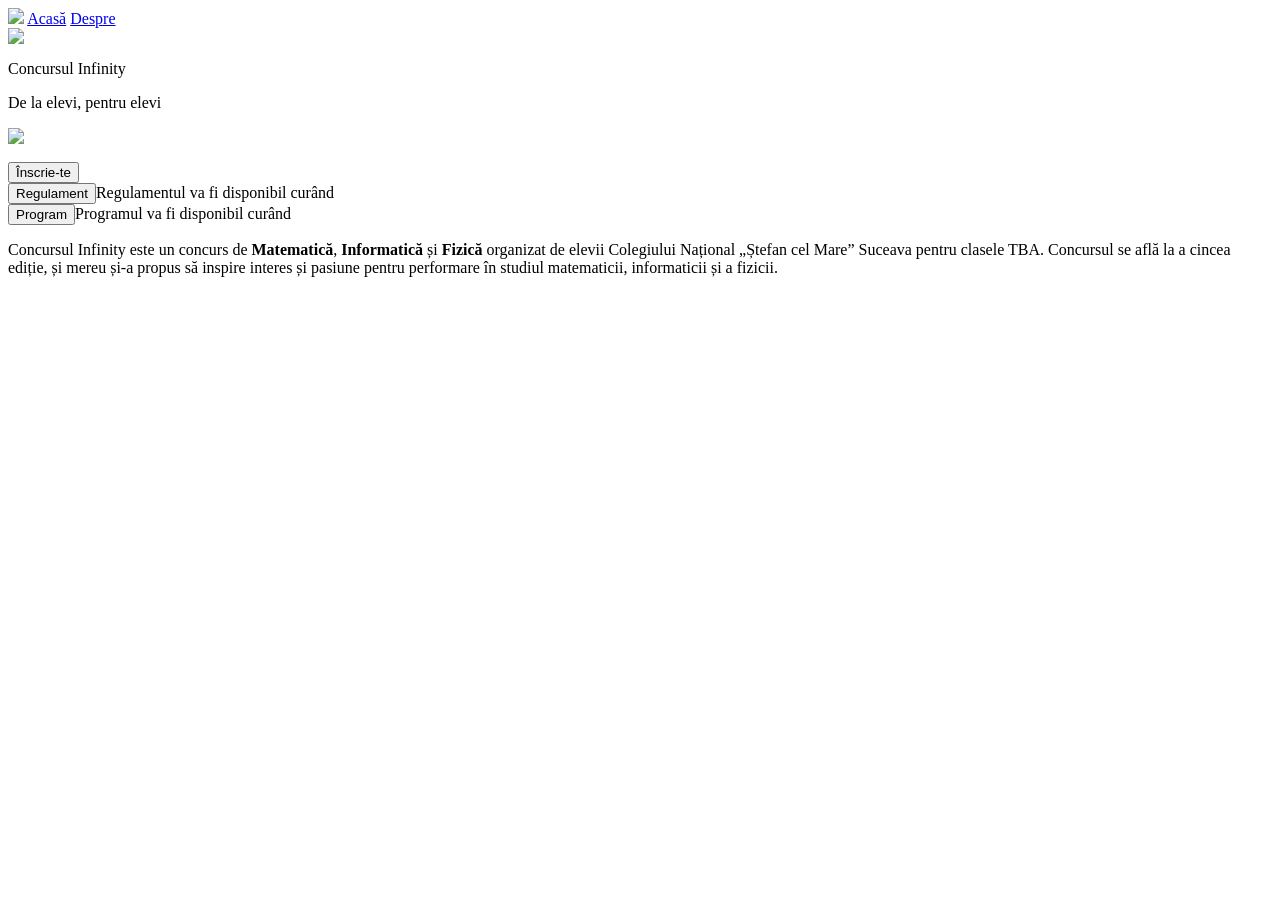
==== index.html @ 3f8c88c3 "Pages" ====
<html>
    <head>
        <title>Acasă - Concursul Infinity</title>
        <link rel="icon" type="image/x-icon" href="/resources/favicon.ico">
        <link rel="stylesheet" href="style.css">
        <meta name="viewport" content="width=device-width, initial-scale=1.0">
    </head>
    <body>
        <div class="navbar">
            <img src="/resources/logo.png">
            <a href="/index.html">Acasă</a>
            <a href="/about.html">Despre</a>
        </div>
        <div class="content">
            <div class="cover-image-container">
                <img src="/resources/fundal.jpeg" class="cover-image">
                <div class="cover-text">
                    <p class="cover-title">Concursul Infinity</p>
                    <p class="cover-subtitle">De la elevi, pentru elevi</p>
                </div>
                <img class="cover-logo" src="/resources/logo.png">
            </div>
            <div class="text-content">
                <br>
                <div class="button-container">
                    <a href="https://forms.gle/JrhpCwVxeLrKybzJ7"><button class="primary-button">Înscrie-te</button></a>
                    <div class="tooltip"><button class="disabled-button">Regulament</button><span class="tooltip-text">Regulamentul va fi disponibil curând</span></div>
                    <div class="tooltip"><button class="disabled-button">Program</button><span class="tooltip-text">Programul va fi disponibil curând</span></div>
                </div>
                <p>Concursul Infinity este un concurs de <b>Matematică</b>, <b>Informatică</b> și <b>Fizică</b> organizat de elevii Colegiului Național „Ștefan cel Mare” Suceava pentru clasele TBA. Concursul se află la a cincea ediție, și mereu și-a propus să inspire interes și pasiune pentru performare în studiul matematicii, informaticii și a fizicii.</p>
            </div>
        </div>
    </body>
</html>
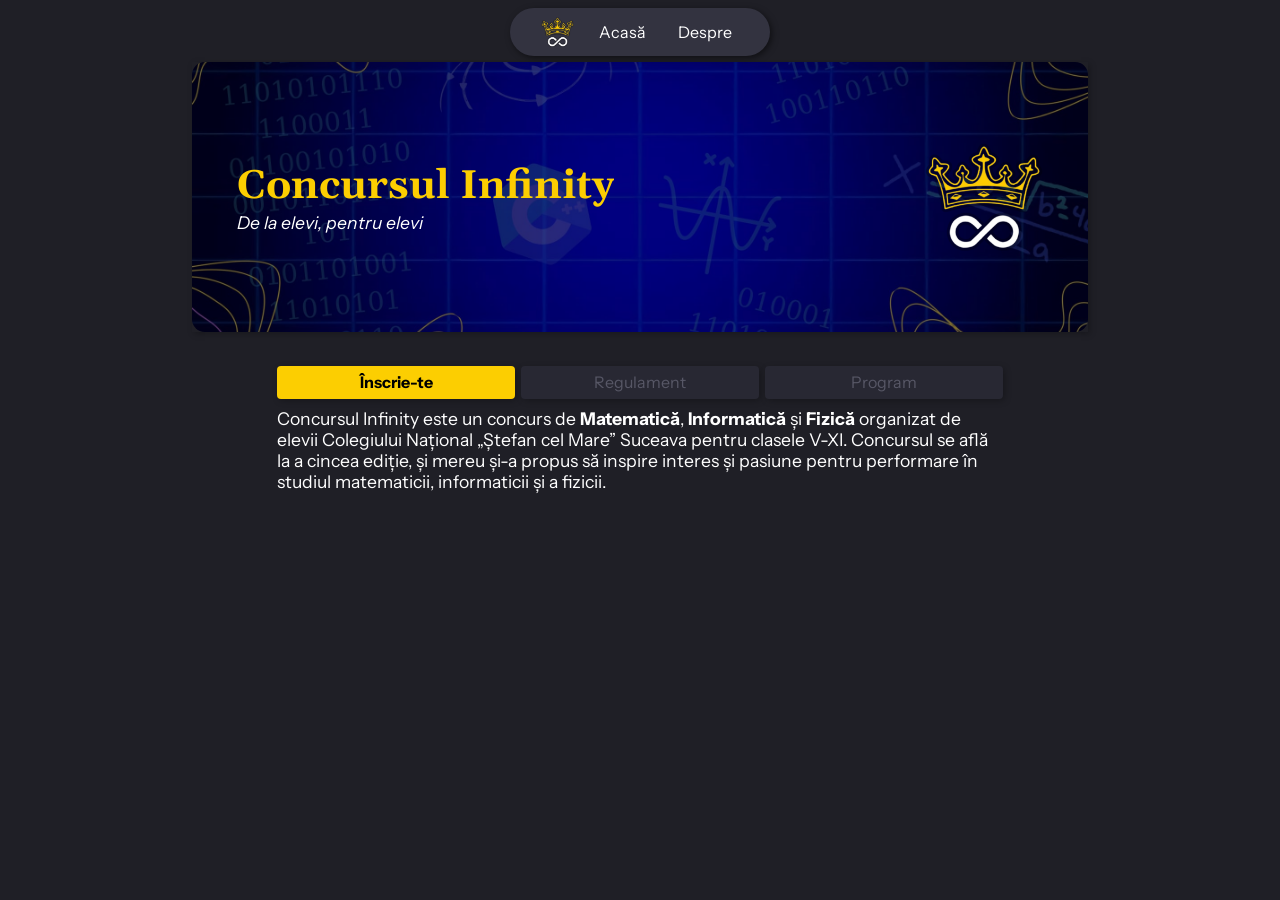
==== commit fb9b245e: "Fix" ====
--- a/index.html
+++ b/index.html
@@ -27,7 +27,7 @@
                     <div class="tooltip"><button class="disabled-button">Regulament</button><span class="tooltip-text">Regulamentul va fi disponibil curând</span></div>
                     <div class="tooltip"><button class="disabled-button">Program</button><span class="tooltip-text">Programul va fi disponibil curând</span></div>
                 </div>
-                <p>Concursul Infinity este un concurs de <b>Matematică</b>, <b>Informatică</b> și <b>Fizică</b> organizat de elevii Colegiului Național „Ștefan cel Mare” Suceava pentru clasele TBA. Concursul se află la a cincea ediție, și mereu și-a propus să inspire interes și pasiune pentru performare în studiul matematicii, informaticii și a fizicii.</p>
+                <p>Concursul Infinity este un concurs de <b>Matematică</b>, <b>Informatică</b> și <b>Fizică</b> organizat de elevii Colegiului Național „Ștefan cel Mare” Suceava pentru clasele V-XI. Concursul se află la a cincea ediție, și mereu și-a propus să inspire interes și pasiune pentru performare în studiul matematicii, informaticii și a fizicii.</p>
             </div>
         </div>
     </body>
--- a/style.css
+++ b/style.css
@@ -0,0 +1,259 @@
+@import url('https://fonts.googleapis.com/css2?family=Gelasio:ital,wght@0,400..700;1,400..700&family=Instrument+Sans:ital,wght@0,400..700;1,400..700&display=swap');
+
+body{
+    background-color: #1F1F26;
+    color: white;
+    font-family: "Instrument Sans", sans-serif;
+    margin: 0;
+}
+
+p{
+    font-size: 1.1rem;
+    margin: 0.5em 0;
+}
+
+h1{
+    margin: 0.5em 0;
+}
+
+h1, a{
+    color: #FCCE01;
+}
+
+h1, h2, h3, h4{
+    font-family: Gelasio, serif;
+}
+
+.button-container{
+    display: grid;
+    grid-template-columns: repeat(auto-fit, minmax(196px, 1fr));
+    align-items: center;
+    justify-content: center;
+    gap: 6px;
+}
+
+.button-container button{
+    width: 100%;
+}
+
+button{
+    background-color: #333340;
+    color: white;
+    font-family: "Instrument Sans", sans-serif;
+    font-size: 1rem;
+    border-style: none;
+    border-radius: clamp(4px, 0.25vw, 8px);
+    padding: clamp(6px, 0.5vw, 12px) clamp(12px, 1vw, 24px);
+    box-shadow: 2px 2px 6px rgba(0, 0, 0, 0.25);
+}
+
+button:hover{
+    background-color: #474759;
+}
+
+.primary-button{
+    background-color: #FCCE01;
+    color: black;
+    font-weight: bold;
+}
+
+.primary-button:hover{
+    background-color: #F7E04C;
+}
+
+.disabled-button{
+    background-color: #282833;
+    color: #575766;
+}
+
+.disabled-button:hover{
+    background-color: #282833;
+}
+
+.content{
+    max-width: 70vw;
+    margin: auto;
+}
+
+.text-content{
+    max-width: 66ch;
+    margin: auto;
+}
+
+.navbar {
+    z-index: 1000;
+    position: sticky;
+    top: clamp(1px, 1vh, 8px);
+    width: fit-content;
+    overflow: hidden;
+    background-color: #333340;
+    border-radius: 1000vw;
+    padding: 0 clamp(12px, 2vw, 24px) 0 clamp(12px, 2vw, 24px);
+    display: flex;
+    align-items: center;
+    gap: clamp(1px, 1vw, 4px);
+    margin-left: auto;
+    margin-right: auto;
+    box-shadow: 2px 2px 6px rgba(0, 0, 0, 0.5);
+}
+
+.navbar a {
+    display: block;
+    color: white;
+    text-align: center;
+    padding: 14px;
+    text-decoration: none;
+}
+
+.navbar a:hover{
+    background-color: #474759;
+}
+
+.navbar img {
+    height: 30px;
+    width: auto;
+    display: block;
+    padding: 0 7px 0 7px;
+}
+
+.cover-image-container{
+    position: relative;
+    overflow: hidden;
+    margin: 14px 0px;
+    box-shadow: 2px 2px 6px rgba(0, 0, 0, 0.25);
+}
+
+.cover-image{
+    width: 100%;
+    height: 30vh;
+    border-radius: 1vw;
+    object-fit: cover;
+    filter: brightness(50%);
+}
+
+.cover-text{
+    position: absolute;
+    top: 50%;
+    left: 5%;
+    transform: translate(0, -50%);
+    overflow: hidden;
+}
+
+.cover-title{
+    font-family: Gelasio, serif;
+    color: #FCCE01;
+    font-size: 2.5rem;
+    font-weight: bold;
+    margin: 0;
+    padding: 0;
+}
+
+.cover-subtitle{
+    margin: 0;
+    padding: 0;
+    font-style: italic;
+}
+
+.cover-logo{
+    position: absolute;
+    top: 50%;
+    right: 5%;
+    transform: translate(0, -50%);
+    height: 40%;
+    width: auto;
+}
+
+.gallery-view{
+    display: grid;
+    grid-template-columns: repeat(auto-fit, minmax(256px, 1fr));
+    gap: 12px;
+}
+
+.gallery-box{
+    background-color: #333340;
+    width: 100%;
+    height: 169px;
+    border-radius: clamp(8px, 2vw, 12px);
+    position: relative;
+    box-shadow: 2px 2px 6px rgba(0, 0, 0, 0.25);
+}
+
+.gallery-box a{
+    display: block;
+    width: 100%;
+    height: 100%;
+}
+
+.gallery-box img{
+    height: auto;
+    max-width: 80%;
+    max-height: 80%;
+    position: absolute;
+    top: 50%;
+    left: 50%;
+    transform: translate(-50%,-50%);
+}
+
+.footer{
+    background-color: #333340;
+}
+
+.tooltip{
+    position: relative;
+    display: inline-block;
+}
+
+.tooltip-text{
+    visibility: hidden;
+    width: clamp(128px, 10vw, 256px);
+    background-color: black;
+    color: #ffffff;
+    text-align: center;
+    padding: 8px;
+    border-radius: 6px;
+    position: absolute;
+    top: 110%;
+    left: 50%;
+    transform: translate(-50%, 0%);
+    z-index: 10;
+}
+
+.tooltip:hover .tooltip-text {
+    visibility: visible;
+}
+
+ul{
+    display: flex;
+    gap: 0.5rem;
+    flex-direction: column;
+}
+
+@media only screen and (max-width: 768px) {
+    .content{
+        max-width: 90vw;
+    }
+    p{
+        font-size: 1rem;
+    }
+    .cover-image{
+        height: 20vh;
+    }
+    .cover-title{
+        font-size: 2rem;
+    }
+    .cover-logo{
+        height: 50%;
+    }
+}
+
+@media only screen and (max-width: 767px) {
+    .cover-logo{
+        display: none;
+    }
+}
+
+@media only screen and (max-width: 320px) {
+    .cover-title{
+        font-size: 1.75rem;
+    }
+}
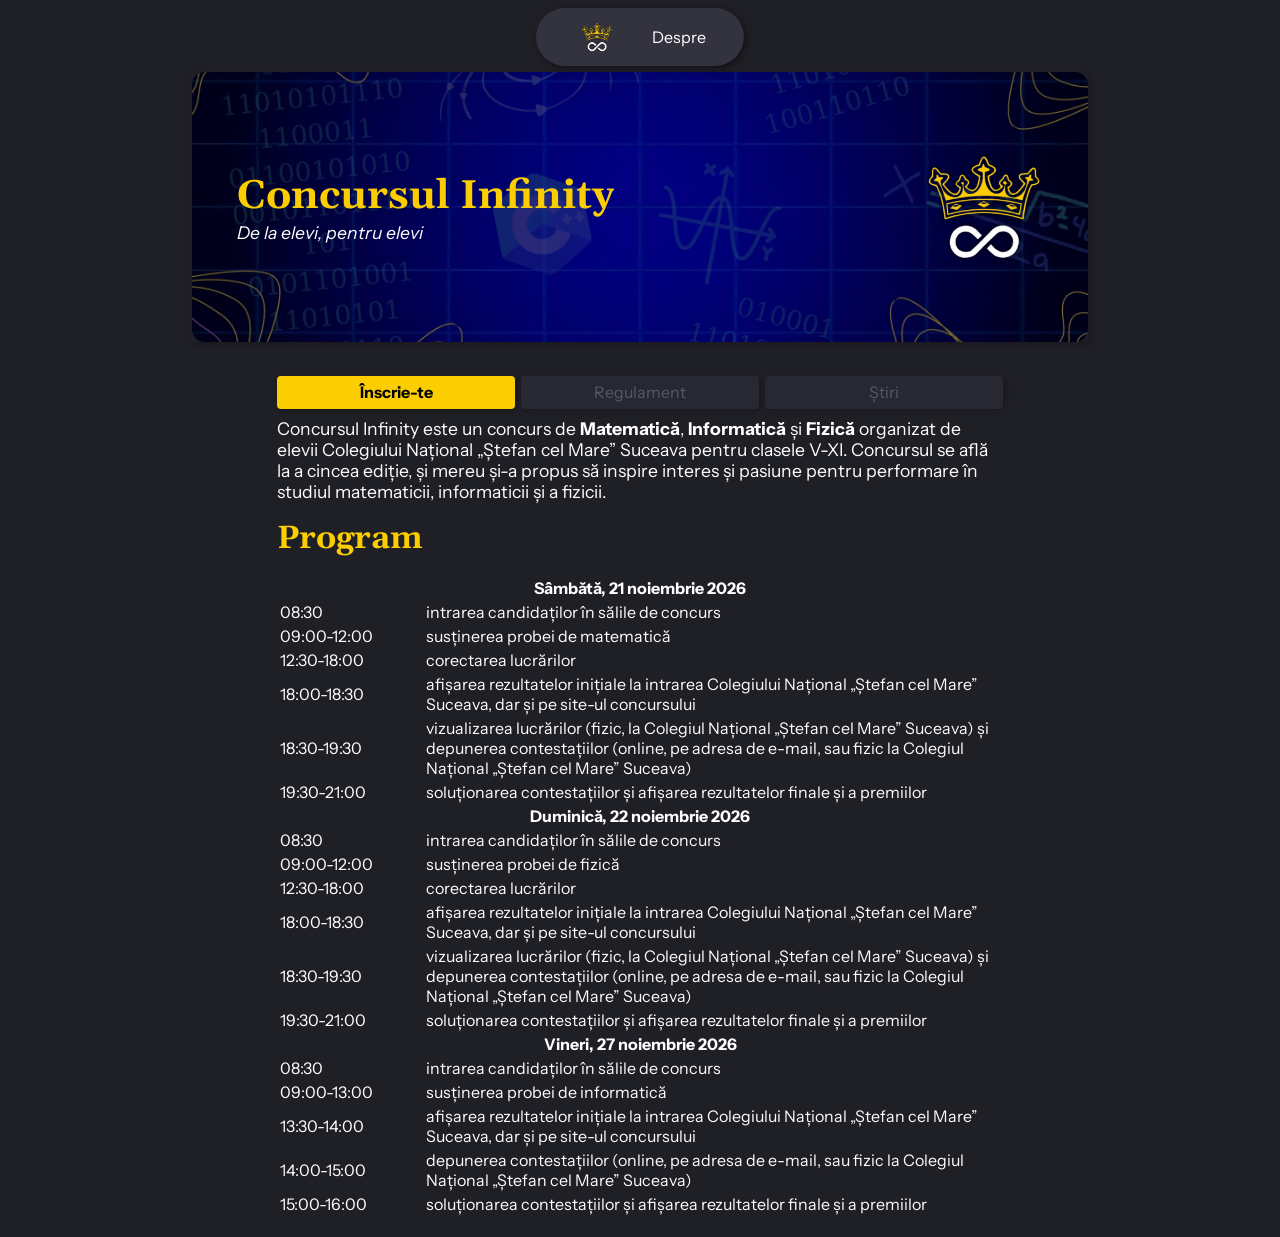
==== commit 9e321ebd: "Adăugarea programului + Schimbări la navbar" ====
--- a/index.html
+++ b/index.html
@@ -7,8 +7,7 @@
     </head>
     <body>
         <div class="navbar">
-            <img src="/resources/logo.png">
-            <a href="/index.html">Acasă</a>
+            <a href="/index.html"><img src="/resources/logo.png"></a>
             <a href="/about.html">Despre</a>
         </div>
         <div class="content">
@@ -25,9 +24,90 @@
                 <div class="button-container">
                     <a href="https://forms.gle/JrhpCwVxeLrKybzJ7"><button class="primary-button">Înscrie-te</button></a>
                     <div class="tooltip"><button class="disabled-button">Regulament</button><span class="tooltip-text">Regulamentul va fi disponibil curând</span></div>
-                    <div class="tooltip"><button class="disabled-button">Program</button><span class="tooltip-text">Programul va fi disponibil curând</span></div>
+                    <div class="tooltip"><button class="disabled-button">Știri</button><span class="tooltip-text">Știrile vor fi disponibile curând</span></div>
                 </div>
                 <p>Concursul Infinity este un concurs de <b>Matematică</b>, <b>Informatică</b> și <b>Fizică</b> organizat de elevii Colegiului Național „Ștefan cel Mare” Suceava pentru clasele V-XI. Concursul se află la a cincea ediție, și mereu și-a propus să inspire interes și pasiune pentru performare în studiul matematicii, informaticii și a fizicii.</p>
+                <h1>Program</h1>
+                <table>
+                    <tr>
+                        <th colspan="2">Sâmbătă, 21 noiembrie 2026</th>
+                    </tr>
+                    <tr>
+                        <td style="width: 20%;" class="monospace">08:30</td>
+                        <td>intrarea candidaților în sălile de concurs</td>
+                    </tr>
+                    <tr>
+                        <td class="monospace">09:00-12:00</td>
+                        <td>susținerea probei de matematică</td>
+                    </tr>
+                    <tr>
+                        <td class="monospace">12:30-18:00</td>
+                        <td>corectarea lucrărilor</td>
+                    </tr>
+                    <tr>
+                        <td class="monospace">18:00-18:30</td>
+                        <td>afișarea rezultatelor inițiale la intrarea Colegiului Național „Ștefan cel Mare” Suceava, dar și pe site-ul concursului</td>
+                    </tr>
+                    <tr>
+                        <td class="monospace">18:30-19:30</td>
+                        <td>vizualizarea lucrărilor (fizic, la Colegiul Național „Ștefan cel Mare” Suceava) și depunerea contestațiilor (online, pe adresa de e-mail, sau fizic la Colegiul Național „Ștefan cel Mare” Suceava)</td>
+                    </tr>
+                    <tr>
+                        <td class="monospace">19:30-21:00</td>
+                        <td>soluționarea contestațiilor și afișarea rezultatelor finale și a premiilor</td>
+                    </tr>
+                    <tr>
+                        <th colspan="2">Duminică, 22 noiembrie 2026</th>
+                    </tr>
+                    <tr>
+                        <td class="monospace">08:30</td>
+                        <td>intrarea candidaților în sălile de concurs</td>
+                    </tr>
+                    <tr>
+                        <td class="monospace">09:00-12:00</td>
+                        <td>susținerea probei de fizică</td>
+                    </tr>
+                    <tr>
+                        <td class="monospace">12:30-18:00</td>
+                        <td>corectarea lucrărilor</td>
+                    </tr>
+                    <tr>
+                        <td class="monospace">18:00-18:30</td>
+                        <td>afișarea rezultatelor inițiale la intrarea Colegiului Național „Ștefan cel Mare” Suceava, dar și pe site-ul concursului</td>
+                    </tr>
+                    <tr>
+                        <td class="monospace">18:30-19:30</td>
+                        <td>vizualizarea lucrărilor (fizic, la Colegiul Național „Ștefan cel Mare” Suceava) și depunerea contestațiilor (online, pe adresa de e-mail, sau fizic la Colegiul Național „Ștefan cel Mare” Suceava)</td>
+                    </tr>
+                    <tr>
+                        <td class="monospace">19:30-21:00</td>
+                        <td>soluționarea contestațiilor și afișarea rezultatelor finale și a premiilor</td>
+                    </tr>
+                    <tr>
+                        <th colspan="2">Vineri, 27 noiembrie 2026</th>
+                    </tr>
+                    <tr>
+                        <td class="monospace">08:30</td>
+                        <td>intrarea candidaților în sălile de concurs</td>
+                    </tr>
+                    <tr>
+                        <td class="monospace">09:00-13:00</td>
+                        <td>susținerea probei de informatică</td>
+                    </tr>
+                    <tr>
+                        <td class="monospace">13:30-14:00</td>
+                        <td>afișarea rezultatelor inițiale la intrarea Colegiului Național „Ștefan cel Mare” Suceava, dar și pe site-ul concursului</td>
+                    </tr>
+                    <tr>
+                        <td class="monospace">14:00-15:00</td>
+                        <td>depunerea contestațiilor (online, pe adresa de e-mail, sau fizic la Colegiul Național „Ștefan cel Mare” Suceava)</td>
+                    </tr>
+                    <tr>
+                        <td class="monospace">15:00-16:00</td>
+                        <td>soluționarea contestațiilor și afișarea rezultatelor finale și a premiilor</td>
+                    </tr>
+                </table>
+                <br>
             </div>
         </div>
     </body>
